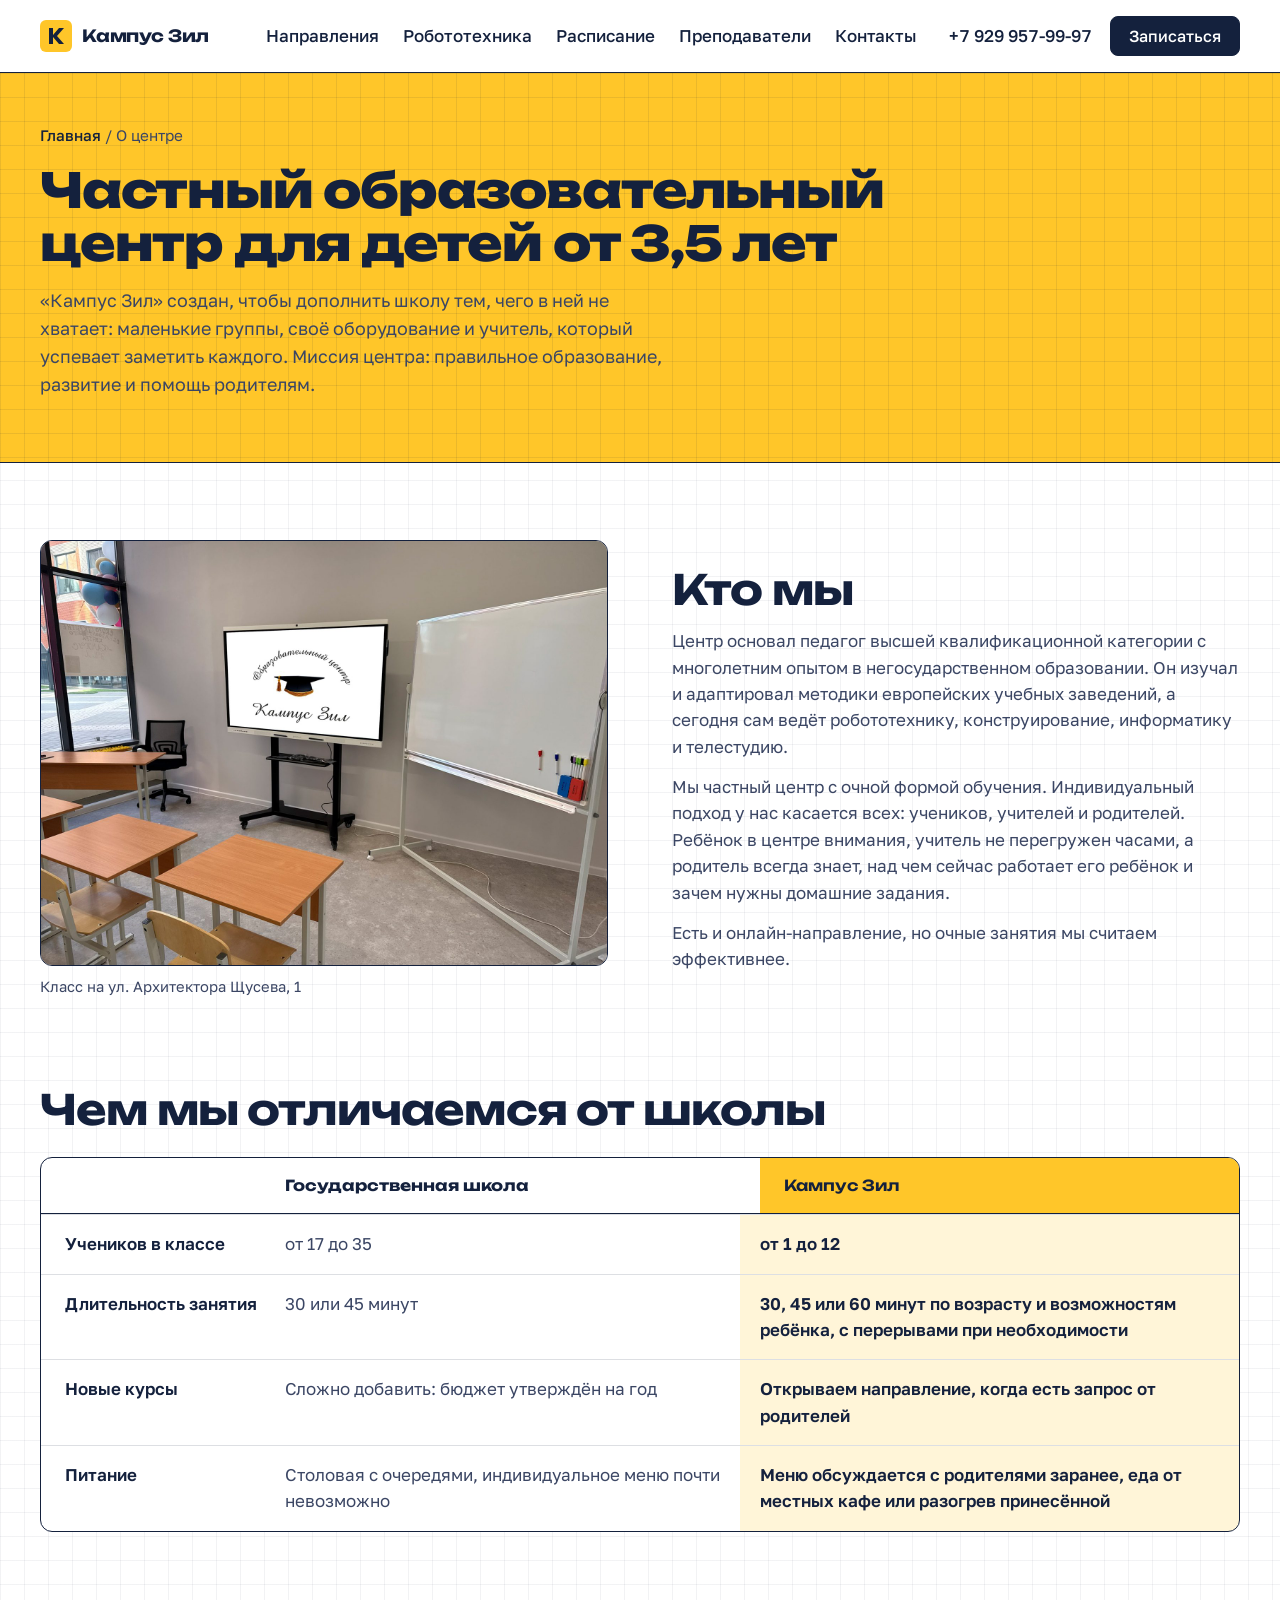
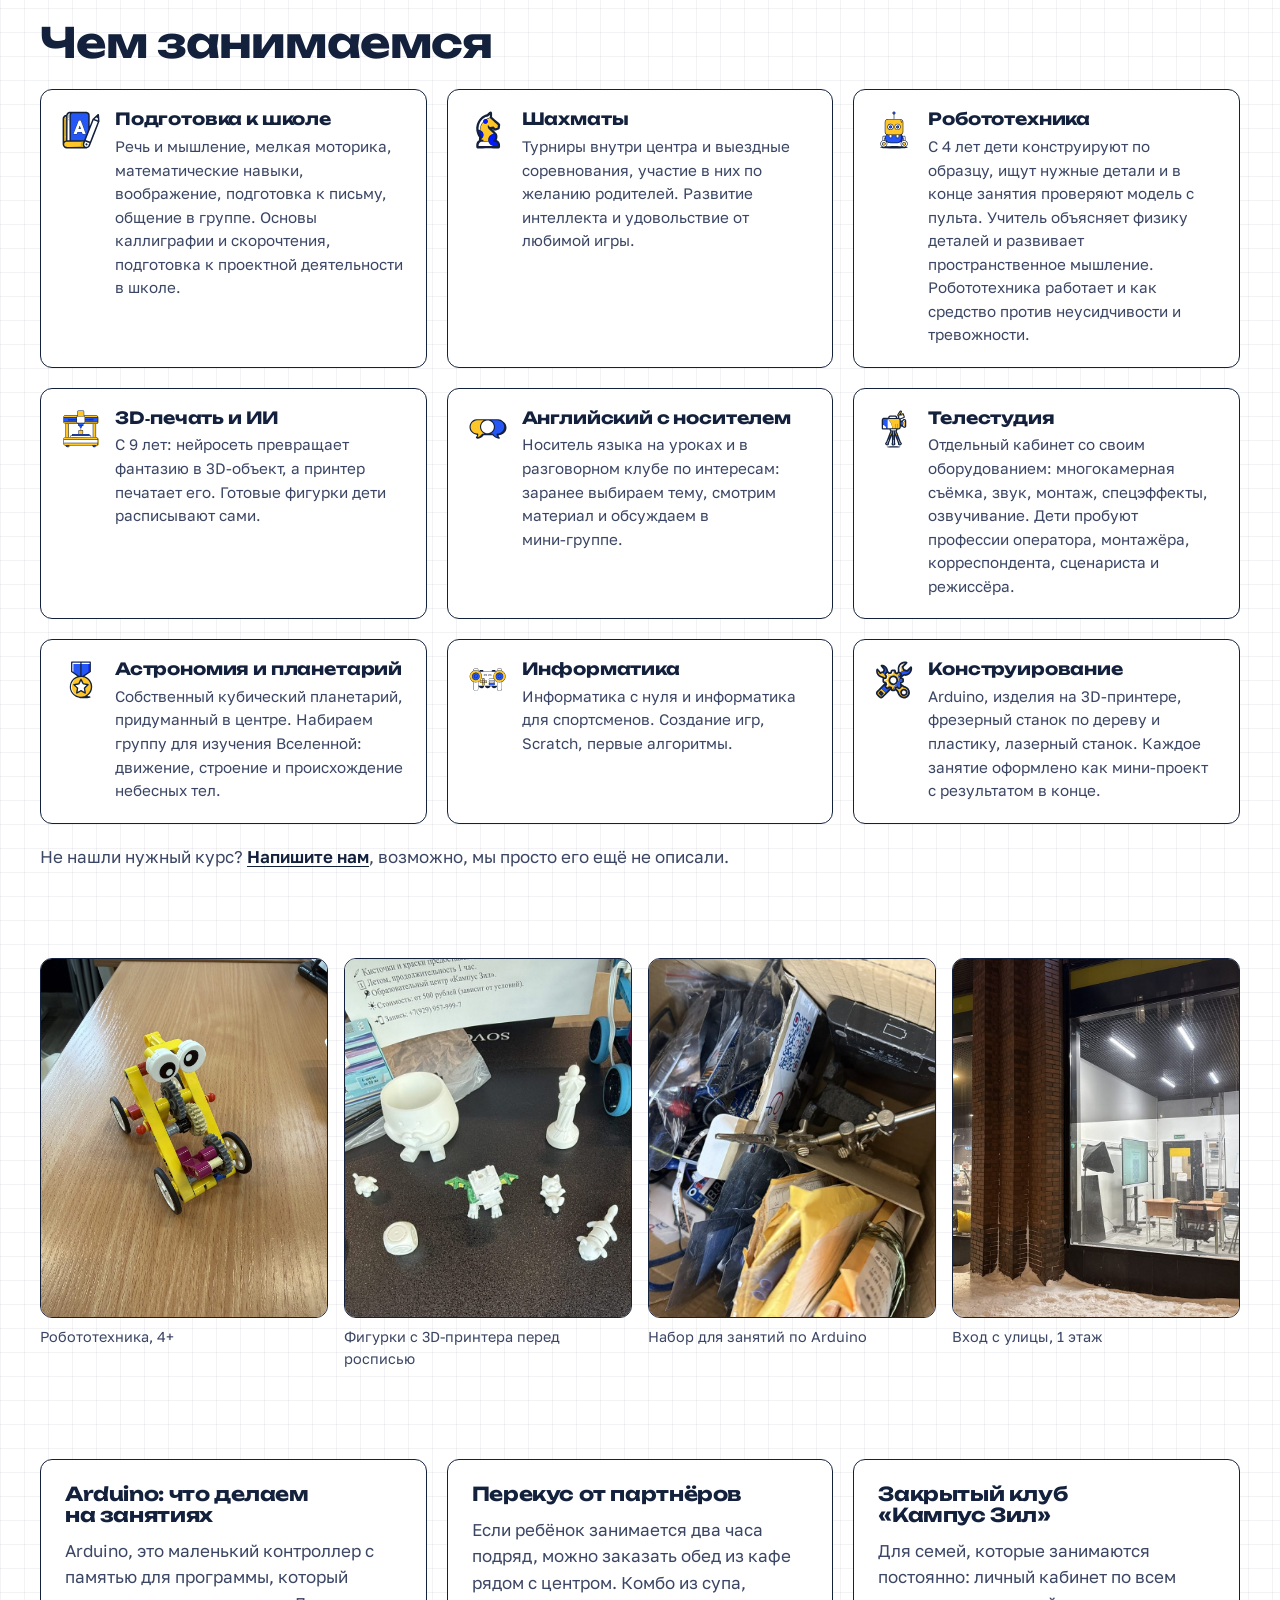
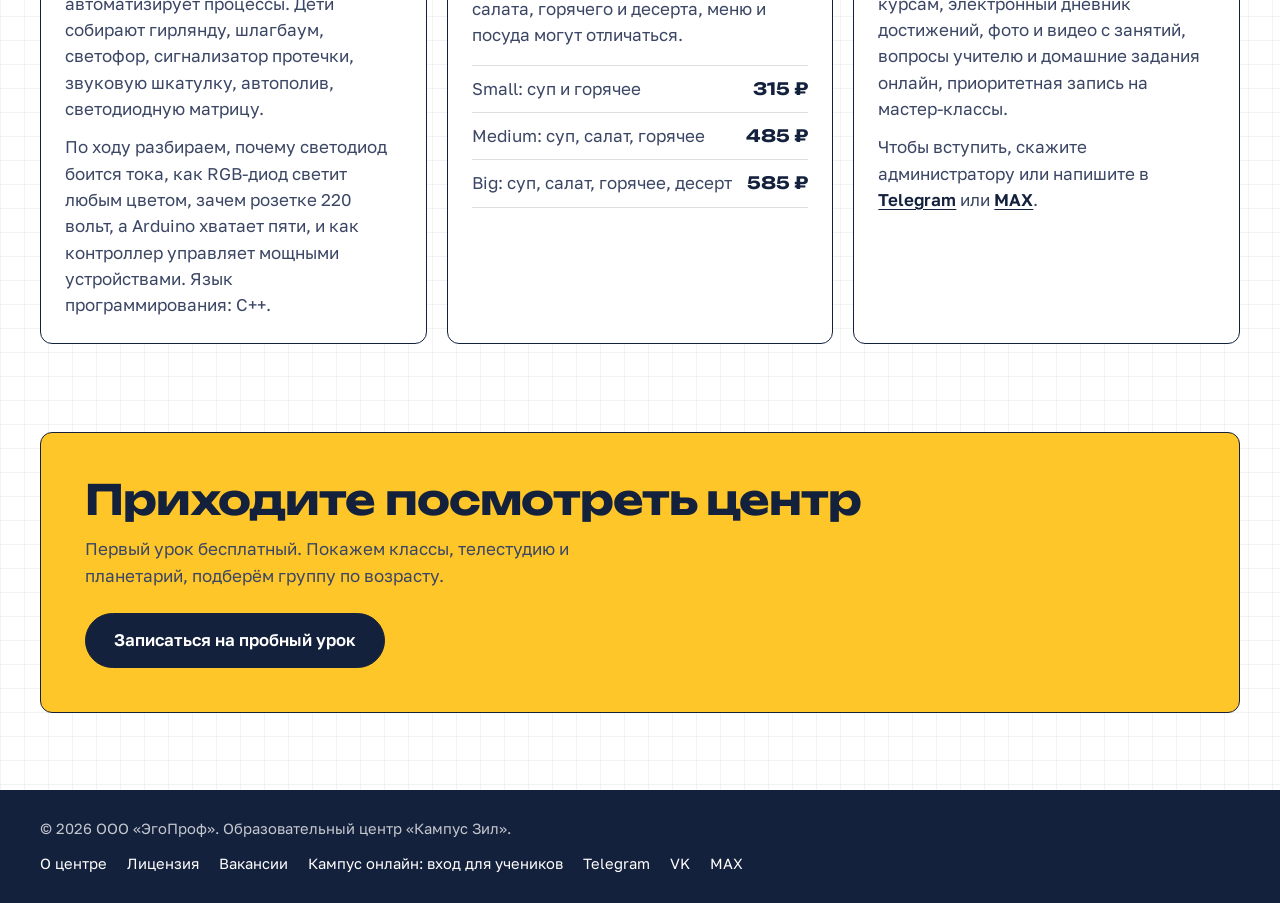
==== about.html @ 478018f6 "Add About page from the old site's «О нас» content about.html: who we are, school-vs-centre comparis" ====
<!doctype html>
<html lang="ru">
<head>
<meta charset="utf-8">
<meta name="viewport" content="width=device-width, initial-scale=1">
<title>О центре — Кампус Зил</title>
<meta name="description" content="Кто мы, чем занимаемся и чем отличаемся от школы: мини‑группы до 12 человек, авторская робототехника, телестудия, планетарий, станки, Arduino. Образовательный центр «Кампус Зил» в ЗИЛАРТе.">
<link rel="icon" href="assets/favicon.svg" type="image/svg+xml">
<link rel="preconnect" href="https://fonts.googleapis.com">
<link rel="preconnect" href="https://fonts.gstatic.com" crossorigin>
<link href="https://fonts.googleapis.com/css2?family=Unbounded:wght@500;700;800&family=Golos+Text:wght@400;500;600&display=swap" rel="stylesheet">
<link rel="stylesheet" href="css/style.css">
</head>
<body class="subpage">

<a class="skip" href="#content">К содержимому</a>

<header class="site-header" id="top">
  <div class="container header-row">
    <a class="brand" href="index.html" aria-label="Кампус Зил, на главную">
      <span class="brand-mark" aria-hidden="true"><svg viewBox="0 0 32 32" width="32" height="32"><rect width="32" height="32" rx="6" fill="#FFC629"/><path d="M9 8h4v7l6-7h5l-7 8 7 8h-5l-6-7v7H9z" fill="#14213D"/></svg></span>
      <span class="brand-name">Кампус Зил</span>
    </a>
    <nav class="nav" id="nav" aria-label="Разделы сайта">
      <a href="index.html#courses">Направления</a>
      <a href="index.html#robotics">Робототехника</a>
      <a href="index.html#schedule">Расписание</a>
      <a href="index.html#teachers">Преподаватели</a>
      <a href="index.html#contacts">Контакты</a>
      <a class="nav-phone" href="tel:+79299579997">+7 929 957‑99‑97</a>
      <a class="btn btn-primary nav-cta" href="https://yandex.ru/business/widget/request/company/144063589817" target="_blank" rel="noopener">Записаться</a>
    </nav>
    <a class="header-phone" href="tel:+79299579997" aria-label="Позвонить +7 929 957-99-97">
      <svg width="20" height="20" viewBox="0 0 24 24" fill="none" stroke="currentColor" stroke-width="2" stroke-linecap="round" stroke-linejoin="round" aria-hidden="true"><path d="M22 16.9v3a2 2 0 0 1-2.2 2 19.8 19.8 0 0 1-8.6-3.1 19.5 19.5 0 0 1-6-6A19.8 19.8 0 0 1 2.1 4.2 2 2 0 0 1 4.1 2h3a2 2 0 0 1 2 1.7c.1 1 .4 1.9.7 2.8a2 2 0 0 1-.5 2.1L8 9.9a16 16 0 0 0 6 6l1.3-1.3a2 2 0 0 1 2.1-.4c.9.3 1.8.6 2.8.7a2 2 0 0 1 1.8 2z"/></svg>
    </a>
    <button class="burger" id="burger" aria-expanded="false" aria-controls="nav" aria-label="Открыть меню">
      <span></span><span></span><span></span>
    </button>
  </div>
</header>

<main id="content">
<section class="page-hero">
  <div class="container">
    <p class="crumbs"><a href="index.html">Главная</a> / О центре</p>
    <h1>Частный образовательный центр для детей от 3,5 лет</h1>
    <p class="page-lead">«Кампус Зил» создан, чтобы дополнить школу тем, чего в ней не хватает: маленькие группы, своё оборудование и учитель, который успевает заметить каждого. Миссия центра: правильное образование, развитие и помощь родителям.</p>
  </div>
</section>

<section class="section page-body about">
  <div class="container">

    <div class="about-intro">
      <figure class="about-photo">
        <img src="assets/img/about-classroom.jpg" alt="Учебный класс: парты, интерактивная панель и маркерная доска" width="1600" height="1200">
        <figcaption>Класс на ул. Архитектора Щусева, 1</figcaption>
      </figure>
      <div class="about-text">
        <h2>Кто мы</h2>
        <p>Центр основал педагог высшей квалификационной категории с многолетним опытом в негосударственном образовании. Он изучал и адаптировал методики европейских учебных заведений, а сегодня сам ведёт робототехнику, конструирование, информатику и телестудию.</p>
        <p>Мы частный центр с очной формой обучения. Индивидуальный подход у нас касается всех: учеников, учителей и родителей. Ребёнок в центре внимания, учитель не перегружен часами, а родитель всегда знает, над чем сейчас работает его ребёнок и зачем нужны домашние задания.</p>
        <p>Есть и онлайн‑направление, но очные занятия мы считаем эффективнее.</p>
      </div>
    </div>

    <h2 class="about-h2">Чем мы отличаемся от школы</h2>
    <div class="compare">
      <div class="compare-head"><span></span><span>Государственная школа</span><span class="is-us">Кампус Зил</span></div>
      <div class="compare-row"><span>Учеников в классе</span><span>от 17 до 35</span><span class="is-us">от 1 до 12</span></div>
      <div class="compare-row"><span>Длительность занятия</span><span>30 или 45 минут</span><span class="is-us">30, 45 или 60 минут по возрасту и возможностям ребёнка, с перерывами при необходимости</span></div>
      <div class="compare-row"><span>Новые курсы</span><span>Сложно добавить: бюджет утверждён на год</span><span class="is-us">Открываем направление, когда есть запрос от родителей</span></div>
      <div class="compare-row"><span>Питание</span><span>Столовая с очередями, индивидуальное меню почти невозможно</span><span class="is-us">Меню обсуждается с родителями заранее, еда от местных кафе или разогрев принесённой</span></div>
    </div>

    <h2 class="about-h2">Чем занимаемся</h2>
    <ul class="about-dirs">
      <li>
        <img src="assets/icons/school.svg" alt="" width="40" height="40" loading="lazy">
        <div><h3>Подготовка к школе</h3><p>Речь и мышление, мелкая моторика, математические навыки, воображение, подготовка к письму, общение в группе. Основы каллиграфии и скорочтения, подготовка к проектной деятельности в школе.</p></div>
      </li>
      <li>
        <img src="assets/icons/chess.svg" alt="" width="40" height="40" loading="lazy">
        <div><h3>Шахматы</h3><p>Турниры внутри центра и выездные соревнования, участие в них по желанию родителей. Развитие интеллекта и удовольствие от любимой игры.</p></div>
      </li>
      <li>
        <img src="assets/icons/robotics.svg" alt="" width="40" height="40" loading="lazy">
        <div><h3>Робототехника</h3><p>С 4 лет дети конструируют по образцу, ищут нужные детали и в конце занятия проверяют модель с пульта. Учитель объясняет физику деталей и развивает пространственное мышление. Робототехника работает и как средство против неусидчивости и тревожности.</p></div>
      </li>
      <li>
        <img src="assets/icons/3d.svg" alt="" width="40" height="40" loading="lazy">
        <div><h3>3D‑печать и ИИ</h3><p>С 9 лет: нейросеть превращает фантазию в 3D‑объект, а принтер печатает его. Готовые фигурки дети расписывают сами.</p></div>
      </li>
      <li>
        <img src="assets/icons/eng-native.svg" alt="" width="40" height="40" loading="lazy">
        <div><h3>Английский с носителем</h3><p>Носитель языка на уроках и в разговорном клубе по интересам: заранее выбираем тему, смотрим материал и обсуждаем в мини‑группе.</p></div>
      </li>
      <li>
        <img src="assets/icons/tv.svg" alt="" width="40" height="40" loading="lazy">
        <div><h3>Телестудия</h3><p>Отдельный кабинет со своим оборудованием: многокамерная съёмка, звук, монтаж, спецэффекты, озвучивание. Дети пробуют профессии оператора, монтажёра, корреспондента, сценариста и режиссёра.</p></div>
      </li>
      <li>
        <img src="assets/icons/olymp.svg" alt="" width="40" height="40" loading="lazy">
        <div><h3>Астрономия и планетарий</h3><p>Собственный кубический планетарий, придуманный в центре. Набираем группу для изучения Вселенной: движение, строение и происхождение небесных тел.</p></div>
      </li>
      <li>
        <img src="assets/icons/games-dev.svg" alt="" width="40" height="40" loading="lazy">
        <div><h3>Информатика</h3><p>Информатика с нуля и информатика для спортсменов. Создание игр, Scratch, первые алгоритмы.</p></div>
      </li>
      <li>
        <img src="assets/icons/engineer.svg" alt="" width="40" height="40" loading="lazy">
        <div><h3>Конструирование</h3><p>Arduino, изделия на 3D‑принтере, фрезерный станок по дереву и пластику, лазерный станок. Каждое занятие оформлено как мини‑проект с результатом в конце.</p></div>
      </li>
    </ul>
    <p class="about-more">Не нашли нужный курс? <a href="index.html#contacts">Напишите нам</a>, возможно, мы просто его ещё не описали.</p>

    <div class="about-strip">
      <figure><img src="assets/img/about-robot-car.jpg" alt="Собранная детьми робот‑машинка с глазами" width="1000" height="1333" loading="lazy"><figcaption>Робототехника, 4+</figcaption></figure>
      <figure><img src="assets/img/about-3d-figures.jpg" alt="Напечатанные на 3D‑принтере фигурки перед росписью" width="1200" height="908" loading="lazy"><figcaption>Фигурки с 3D‑принтера перед росписью</figcaption></figure>
      <figure><img src="assets/img/about-arduino.jpg" alt="Коробка с деталями Arduino и датчиками" width="1000" height="1000" loading="lazy"><figcaption>Набор для занятий по Arduino</figcaption></figure>
      <figure><img src="assets/img/about-entrance.jpg" alt="Вход в центр с улицы Архитектора Щусева вечером" width="1200" height="1344" loading="lazy"><figcaption>Вход с улицы, 1 этаж</figcaption></figure>
    </div>

    <div class="about-cards">
      <div class="about-card">
        <h2>Arduino: что делаем на занятиях</h2>
        <p>Arduino, это маленький контроллер с памятью для программы, который автоматизирует процессы. Дети собирают гирлянду, шлагбаум, светофор, сигнализатор протечки, звуковую шкатулку, автополив, светодиодную матрицу.</p>
        <p>По ходу разбираем, почему светодиод боится тока, как RGB‑диод светит любым цветом, зачем розетке 220 вольт, а Arduino хватает пяти, и как контроллер управляет мощными устройствами. Язык программирования: C++.</p>
      </div>
      <div class="about-card">
        <h2>Перекус от партнёров</h2>
        <p>Если ребёнок занимается два часа подряд, можно заказать обед из кафе рядом с центром. Комбо из супа, салата, горячего и десерта, меню и посуда могут отличаться.</p>
        <dl class="combo">
          <div><dt>Small: суп и горячее</dt><dd>315 ₽</dd></div>
          <div><dt>Medium: суп, салат, горячее</dt><dd>485 ₽</dd></div>
          <div><dt>Big: суп, салат, горячее, десерт</dt><dd>585 ₽</dd></div>
        </dl>
      </div>
      <div class="about-card">
        <h2>Закрытый клуб «Кампус Зил»</h2>
        <p>Для семей, которые занимаются постоянно: личный кабинет по всем курсам, электронный дневник достижений, фото и видео с занятий, вопросы учителю и домашние задания онлайн, приоритетная запись на мастер‑классы.</p>
        <p>Чтобы вступить, скажите администратору или напишите в <a href="https://t.me/campuszil" target="_blank" rel="noopener">Telegram</a> или <a href="https://max.ru/u/f9LHodD0cOI58ydDmCj5pI-ljFYqhotPa6n236E9zcF99GbGORTSK93aBik" target="_blank" rel="noopener">MAX</a>.</p>
      </div>
    </div>

    <div class="about-cta">
      <h2>Приходите посмотреть центр</h2>
      <p>Первый урок бесплатный. Покажем классы, телестудию и планетарий, подберём группу по возрасту.</p>
      <a class="btn btn-ink btn-lg" href="https://yandex.ru/business/widget/request/company/144063589817" target="_blank" rel="noopener">Записаться на пробный урок</a>
    </div>
  </div>
</section>
</main>

<footer class="site-footer">
  <div class="container footer-row">
    <p>© <span data-year></span> ООО «ЭгоПроф». Образовательный центр «Кампус Зил».</p>
    <nav aria-label="Дополнительно">
      <a href="about.html">О центре</a>
      <a href="licence.html">Лицензия</a>
      <a href="vacancies.html">Вакансии</a>
      <a href="https://school.egoprof.com/?redirect=0" target="_blank" rel="noopener">Кампус онлайн: вход для учеников</a>
      <a href="https://t.me/campuszil" target="_blank" rel="noopener">Telegram</a>
      <a href="https://vk.com/campuszil" target="_blank" rel="noopener">VK</a>
      <a href="https://max.ru/u/f9LHodD0cOI58ydDmCj5pI-ljFYqhotPa6n236E9zcF99GbGORTSK93aBik" target="_blank" rel="noopener">MAX</a>
    </nav>
  </div>
</footer>

<div class="mobile-bar">
  <a class="btn btn-ghost" href="tel:+79299579997">Позвонить</a>
  <a class="btn btn-primary" href="https://yandex.ru/business/widget/request/company/144063589817" target="_blank" rel="noopener">Записаться</a>
</div>

<script src="js/page.js" defer></script>
</body>
</html>
---- css/style.css ----
/* ==========================================================================
   Кампус Зил — «Инженерная тетрадь»
   ========================================================================== */

:root {
  --paper: #ffffff;
  --paper-2: #f6f7fb;
  --grid: rgba(20, 33, 61, 0.055);
  --ink: #14213d;
  --ink-2: #3b4664;
  --ink-3: #6b7390;
  --zil: #ffc629;
  --zil-deep: #e5ab00;
  --zil-grid: rgba(20, 33, 61, 0.085);
  --blue: #2457f5;
  --blue-soft: #e4ebff;
  --red: #e5484d;
  --line: 1.5px;

  --font-display: "Unbounded", "Arial Black", sans-serif;
  --font-text: "Golos Text", "Helvetica Neue", Arial, sans-serif;

  --cell: 24px;
  --container: 1200px;
  --gutter: clamp(20px, 4vw, 40px);
  --radius: 12px;
  --radius-sm: 4px;

  --t-fast: 160ms;
  --t-med: 320ms;
  --ease-out: cubic-bezier(0.16, 1, 0.3, 1);
}

*, *::before, *::after { box-sizing: border-box; }

html { scroll-behavior: smooth; -webkit-text-size-adjust: 100%; overflow-x: clip; }

body {
  margin: 0;
  font-family: var(--font-text);
  font-size: 17px;
  line-height: 1.55;
  color: var(--ink);
  background-color: var(--paper);
  background-image:
    linear-gradient(var(--grid) 1px, transparent 1px),
    linear-gradient(90deg, var(--grid) 1px, transparent 1px);
  background-size: var(--cell) var(--cell);
  background-position: 0 0;
  overflow-x: clip;
}

img { max-width: 100%; height: auto; display: block; }
a { color: var(--blue); text-underline-offset: 0.15em; }
a:hover { color: var(--ink); }
h1, h2, h3 { font-family: var(--font-display); font-weight: 700; line-height: 1.1; margin: 0; text-wrap: balance; letter-spacing: -0.01em; }
h1 { font-size: clamp(2rem, 1rem + 3.4vw, 3.6rem); font-weight: 800; letter-spacing: -0.025em; }
h2 { font-size: clamp(1.6rem, 1rem + 2.4vw, 2.6rem); letter-spacing: -0.02em; }
h3 { font-size: 1.15rem; font-weight: 700; }
p { margin: 0; }
strong { font-weight: 600; }

:focus-visible { outline: 3px solid var(--blue); outline-offset: 3px; border-radius: 4px; }

.container { width: min(var(--container), 100% - var(--gutter) * 2); margin-inline: auto; }

.skip {
  position: absolute; left: 12px; top: -60px; z-index: 100;
  background: var(--ink); color: #fff; padding: 10px 14px; border-radius: 8px;
}
.skip:focus { top: 12px; }

.muted { color: var(--ink-3); }

/* ---------- Buttons ---------- */
.btn {
  display: inline-flex; align-items: center; justify-content: center; gap: 8px;
  font-family: var(--font-text); font-weight: 600; font-size: 1rem; line-height: 1;
  padding: 14px 22px; border-radius: 999px; text-decoration: none;
  border: var(--line) solid var(--ink); cursor: pointer; white-space: nowrap;
  transition: transform var(--t-fast) var(--ease-out), background-color var(--t-fast), color var(--t-fast);
}
.btn:active { transform: translateY(1px); }
.btn-lg { padding: 18px 28px; font-size: 1.05rem; }
.btn-primary { background: var(--ink); color: #fff; }
.btn-primary:hover { background: #0d1730; color: #fff; }
.btn-yellow { background: var(--zil); color: var(--ink); border-color: var(--ink); }
.btn-yellow:hover { background: #ffd35b; color: var(--ink); }
.btn-ink { background: var(--ink); color: #fff; }
.btn-ink:hover { background: #0d1730; color: #fff; }
.btn-ghost { background: transparent; color: var(--ink); }
.btn-ghost:hover { background: rgba(20, 33, 61, 0.08); color: var(--ink); }

/* ---------- Header ---------- */
.site-header {
  position: sticky; top: 0; z-index: 50;
  background: var(--paper);
  border-bottom: var(--line) solid var(--ink);
}
.header-row { display: flex; align-items: center; gap: 24px; height: 72px; }
.brand { display: inline-flex; align-items: center; gap: 10px; text-decoration: none; color: var(--ink); }
.brand-mark { display: inline-flex; }
.brand-name { font-family: var(--font-display); font-weight: 700; font-size: 1.05rem; letter-spacing: -0.01em; white-space: nowrap; }
.nav { display: flex; align-items: center; gap: 4px; margin-left: auto; }
.nav a { color: var(--ink); text-decoration: none; font-weight: 500; padding: 8px 10px; border-radius: 8px; }
.nav a:not(.btn):hover { background: rgba(20, 33, 61, 0.06); }
.nav .nav-phone { margin-left: 8px; font-variant-numeric: tabular-nums; white-space: nowrap; }
.nav .nav-cta { margin-left: 4px; padding: 11px 18px; }
.nav a.btn-primary { color: #fff; }
.header-phone { display: none; color: var(--ink); margin-left: auto; padding: 10px; }
.burger {
  display: none; width: 44px; height: 44px; border: var(--line) solid var(--ink); border-radius: 10px;
  background: var(--paper); cursor: pointer; padding: 0; flex-direction: column; justify-content: center; align-items: center; gap: 5px;
}
.burger span { width: 20px; height: 2px; background: var(--ink); transition: transform var(--t-med) var(--ease-out), opacity var(--t-fast); }
.burger[aria-expanded="true"] span:nth-child(1) { transform: translateY(7px) rotate(45deg); }
.burger[aria-expanded="true"] span:nth-child(2) { opacity: 0; }
.burger[aria-expanded="true"] span:nth-child(3) { transform: translateY(-7px) rotate(-45deg); }

/* ---------- Hero ---------- */
.hero {
  background-color: var(--zil);
  background-image:
    linear-gradient(var(--zil-grid) 1px, transparent 1px),
    linear-gradient(90deg, var(--zil-grid) 1px, transparent 1px);
  background-size: var(--cell) var(--cell);
  border-bottom: var(--line) solid var(--ink);
  padding-block: clamp(32px, 4vw, 56px) clamp(40px, 5.5vw, 72px);
  overflow: hidden;
}
.hero-grid { display: grid; grid-template-columns: minmax(0, 5fr) minmax(0, 7fr); gap: clamp(28px, 4vw, 64px); align-items: center; }
.hero-lead { font-size: 1.15rem; max-width: 30em; margin-top: 22px; color: var(--ink-2); }
.hero-actions { display: flex; flex-wrap: wrap; gap: 12px; margin-top: 40px; }

.age-chips { display: flex; flex-wrap: wrap; gap: 5px; }
.age-chips button {
  font: inherit; font-weight: 600; font-variant-numeric: tabular-nums;
  min-width: 42px; height: 40px; padding: 0 10px; border-radius: 999px;
  border: var(--line) solid var(--ink); background: var(--paper); color: var(--ink); cursor: pointer;
  transition: background-color var(--t-fast), color var(--t-fast), transform var(--t-fast) var(--ease-out);
}
.age-chips button:hover { background: #fff6d6; }
.age-chips button[aria-pressed="true"] { background: var(--ink); color: #fff; }
.age-chips button:active { transform: scale(0.96); }

/* Board of stickers */
.hero-board { display: flex; flex-wrap: wrap; justify-content: center; align-content: center; gap: 14px 12px; padding: 8px 0; min-width: 0; }
.sticker {
  display: inline-flex; align-items: center; gap: 8px;
  padding: 9px 14px 9px 11px; border-radius: 6px; border: var(--line) solid var(--ink);
  font-family: var(--font-display); font-weight: 700; font-size: clamp(0.78rem, 0.6rem + 0.6vw, 0.95rem); letter-spacing: -0.01em; white-space: nowrap;
  background: var(--paper); color: var(--ink); transform: rotate(var(--r, 0deg));
}
.sticker small { font-family: var(--font-text); font-weight: 600; font-size: 0.85em; }
.sticker-icon { width: 1.7em; height: 1.7em; flex: none; }
.sticker.is-ink .sticker-icon, .sticker.is-blue .sticker-icon { background: var(--paper); border-radius: 5px; padding: 2px; }
.sticker.is-ink { background: var(--ink); color: #fff; }
.sticker.is-blue { background: var(--blue); color: #fff; border-color: var(--blue); }

@media (prefers-reduced-motion: no-preference) {
  .hero-board .sticker { animation: land 600ms var(--ease-out) both; animation-delay: calc(80ms + var(--i, 0) * 35ms); }
  @keyframes land {
    from { opacity: 0; transform: translateY(-14px) scale(1.06) rotate(var(--r, 0deg)); }
    to { opacity: 1; transform: translateY(0) scale(1) rotate(var(--r, 0deg)); }
  }
}

/* ---------- Sections ---------- */
.section { padding-block: clamp(56px, 8vw, 112px); }
.section-head { max-width: 46em; margin-bottom: clamp(28px, 4vw, 44px); }
.section-head p { margin-top: 14px; color: var(--ink-2); font-size: 1.05rem; }

/* ---------- Courses ---------- */
.filters { display: flex; flex-wrap: wrap; gap: 16px 32px; align-items: center; justify-content: space-between; margin-bottom: 28px; }
.filters > * { min-width: 0; max-width: 100%; }
.seg { display: inline-flex; flex-wrap: wrap; gap: 4px; padding: 4px; border: var(--line) solid var(--ink); border-radius: 999px; background: var(--paper); }
.seg button {
  font: inherit; font-weight: 600; padding: 9px 16px; border-radius: 999px; border: 0; background: transparent; color: var(--ink); cursor: pointer;
  transition: background-color var(--t-fast), color var(--t-fast);
}
.seg button:hover { background: rgba(20, 33, 61, 0.06); }
.seg button[aria-selected="true"] { background: var(--zil); }
.filters-age { display: flex; align-items: center; gap: 12px; font-weight: 600; }
.age-chips-compact button { height: 36px; min-width: 40px; padding: 0 10px; font-size: 0.95rem; }

.course-grid { display: grid; grid-template-columns: repeat(3, minmax(0, 1fr)); grid-auto-flow: row dense; gap: 20px; }
.course {
  background: var(--paper); border: var(--line) solid var(--ink); border-radius: var(--radius);
  padding: 20px; position: relative; min-width: 0;
}
.course-body { display: flex; flex-direction: column; gap: 10px; height: 100%; }
.course.has-photo { padding: 0; overflow: hidden; grid-row: span 2; display: flex; flex-direction: column; }
.course.has-photo .course-body { padding: 20px; flex: 0 0 auto; height: auto; }
.course-photo { flex: 1 1 200px; min-height: 180px; aspect-ratio: 16 / 10; object-fit: cover; width: 100%; border-bottom: var(--line) solid var(--ink); }
.course-top { display: flex; align-items: center; gap: 12px; }
.course-icon { width: 44px; height: 44px; flex: none; }
.course-top h3 { flex: 1; }
.course-top .age-tag { margin-left: auto; }
.course h3 { font-size: 1.2rem; min-width: 0; overflow-wrap: anywhere; }
.age-tag {
  flex: none; font-family: var(--font-display); font-weight: 700; font-size: 0.85rem;
  padding: 6px 10px; border-radius: var(--radius-sm); background: var(--zil); border: var(--line) solid var(--ink);
}
.course-desc { color: var(--ink-2); }
.course-price { font-family: var(--font-display); font-weight: 700; font-size: 1.25rem; letter-spacing: -0.01em; margin-top: auto; padding-top: 6px; }
.course-price small { display: block; font-family: var(--font-text); font-weight: 500; font-size: 0.88rem; color: var(--ink-3); margin-top: 2px; letter-spacing: 0; }
.course-days { display: flex; flex-wrap: wrap; gap: 4px; }
.course-days span { font-size: 0.8rem; font-weight: 600; padding: 3px 8px; border-radius: var(--radius-sm); background: var(--blue-soft); color: var(--blue); }
.course.is-hidden { display: none; }
.course-empty { padding: 32px; border: var(--line) dashed var(--ink-3); border-radius: var(--radius); color: var(--ink-2); text-align: center; }

/* ---------- Robotics ---------- */
.robotics {
  background-color: var(--ink); color: #fff;
  background-image:
    linear-gradient(rgba(255, 255, 255, 0.05) 1px, transparent 1px),
    linear-gradient(90deg, rgba(255, 255, 255, 0.05) 1px, transparent 1px);
  background-size: var(--cell) var(--cell);
  border-top: var(--line) solid var(--ink); border-bottom: var(--line) solid var(--ink);
}
.robotics-grid { display: grid; grid-template-columns: minmax(0, 5fr) minmax(0, 7fr); gap: clamp(32px, 5vw, 80px); align-items: start; }
.robotics-photo { margin: 0; position: sticky; top: 96px; }
.robotics-photo img { border-radius: var(--radius); border: var(--line) solid var(--zil); aspect-ratio: 4 / 5; object-fit: cover; }
.robotics-copy > p { color: rgba(255, 255, 255, 0.82); margin-top: 20px; font-size: 1.08rem; max-width: 36em; }
.ladder { list-style: none; margin: 36px 0 0; padding: 0; counter-reset: step; border-top: 1px solid rgba(255, 255, 255, 0.22); }
.ladder li { display: grid; grid-template-columns: 120px 1fr; gap: 20px; padding: 20px 0; border-bottom: 1px solid rgba(255, 255, 255, 0.22); }
.ladder-age { font-family: var(--font-display); font-weight: 700; color: var(--zil); font-size: 1.05rem; }
.ladder li div { color: rgba(255, 255, 255, 0.82); }
.ladder li strong { color: #fff; }
.robotics-why { margin-top: 28px; color: rgba(255, 255, 255, 0.82); max-width: 36em; }
.price-list { margin: 32px 0 0; border-top: 1px solid rgba(255, 255, 255, 0.22); }
.price-list > div { display: flex; justify-content: space-between; align-items: baseline; gap: 16px; padding: 14px 0; border-bottom: 1px solid rgba(255, 255, 255, 0.22); }
.price-list dt { color: rgba(255, 255, 255, 0.82); }
.price-list dd { margin: 0; font-family: var(--font-display); font-weight: 700; font-size: 1.15rem; white-space: nowrap; }
.robotics-note { margin-top: 24px; color: rgba(255, 255, 255, 0.82); max-width: 36em; }
.robotics-note + .robotics-note { margin-top: 12px; }
.robotics-link { color: var(--zil); font-weight: 600; }
.robotics-copy .btn { margin-top: 24px; }

/* ---------- Schedule ---------- */
.legend { display: flex; flex-wrap: wrap; gap: 8px 18px; margin-bottom: 20px; font-size: 0.95rem; font-weight: 500; }
.legend span { display: inline-flex; align-items: center; gap: 8px; }
.legend i { width: 14px; height: 14px; border-radius: 3px; border: var(--line) solid var(--ink); }

.day-tabs { display: none; gap: 6px; margin-bottom: 16px; overflow-x: auto; padding-bottom: 4px; }
.day-tabs button {
  font: inherit; font-weight: 600; min-width: 48px; height: 40px; padding: 0 12px; border-radius: 999px;
  border: var(--line) solid var(--ink); background: var(--paper); color: var(--ink); cursor: pointer; flex: none;
}
.day-tabs button[aria-selected="true"] { background: var(--ink); color: #fff; }

.timetable {
  --rows: 20; --row-h: 34px;
  display: grid;
  grid-template-columns: 60px repeat(7, minmax(0, 1fr));
  grid-template-rows: 40px repeat(var(--rows), var(--row-h));
  border: var(--line) solid var(--ink); border-radius: var(--radius); background: var(--paper);
  overflow: hidden; position: relative;
}
.tt-head { grid-row: 1; font-family: var(--font-display); font-weight: 700; font-size: 0.9rem; display: flex; align-items: center; justify-content: center; border-bottom: var(--line) solid var(--ink); border-left: 1px solid var(--grid); }
.tt-head:first-child { border-left: 0; }
.tt-time { grid-column: 1; font-size: 0.8rem; font-weight: 500; color: var(--ink-3); display: flex; align-items: flex-start; justify-content: center; padding-top: 4px; font-variant-numeric: tabular-nums; border-top: 1px solid var(--grid); }
.tt-cell { border-left: 1px solid var(--grid); border-top: 1px solid var(--grid); }
.tt-cell.is-hour { border-top-color: rgba(20, 33, 61, 0.18); }
.tt-event {
  margin: 2px; padding: 6px 8px; border-radius: 6px; border: var(--line) solid var(--ink);
  font-size: 0.82rem; line-height: 1.25; font-weight: 600; overflow: hidden; z-index: 1;
  display: flex; flex-direction: column; gap: 2px;
}
.tt-event small { font-weight: 500; opacity: 0.8; font-variant-numeric: tabular-nums; }
.tt-event.lane-r { margin-left: 22px; z-index: 2; outline: 3px solid var(--paper); }
.tt-event small { overflow-wrap: anywhere; }

.cat-tech { background: var(--zil); color: var(--ink); }
.cat-study { background: var(--ink); color: #fff; }
.cat-lang { background: var(--blue); color: #fff; border-color: var(--blue); }
.cat-games { background: var(--paper); color: var(--ink); }

.day-list { display: none; list-style: none; margin: 0; padding: 0; }
.day-list li { display: grid; grid-template-columns: 110px 1fr; gap: 12px; padding: 14px 0; border-top: 1px solid rgba(20, 33, 61, 0.18); align-items: start; }
.day-list li:last-child { border-bottom: 1px solid rgba(20, 33, 61, 0.18); }
.day-list time { font-variant-numeric: tabular-nums; font-weight: 600; }
.day-list .dl-title { display: inline-flex; align-items: center; gap: 8px; font-weight: 600; }
.day-list .dl-title i { width: 12px; height: 12px; border-radius: 3px; border: var(--line) solid var(--ink); flex: none; }
.day-list .dl-note { color: var(--ink-3); font-size: 0.92rem; }
.day-list .is-empty { grid-template-columns: 1fr; color: var(--ink-3); }

/* ---------- Teachers ---------- */
.teachers { background: var(--paper-2); border-top: var(--line) solid var(--ink); border-bottom: var(--line) solid var(--ink); }
.teacher-list { list-style: none; margin: 0; padding: 0; display: grid; grid-template-columns: repeat(2, 1fr); gap: 0 48px; }
.teacher-list li { display: grid; grid-template-columns: 72px 1fr; gap: 18px; align-items: start; padding: 22px 0; border-top: 1px solid rgba(20, 33, 61, 0.18); }
.teacher-list li:first-child { grid-column: 1 / -1; grid-template-columns: 112px 1fr; }
.teacher-list li:first-child p { max-width: 40em; }
.avatar { position: relative; display: block; width: 72px; height: 72px; }
.teacher-list li:first-child .avatar { width: 112px; height: 112px; }
.avatar-photo { width: 100%; height: 100%; object-fit: cover; border-radius: 12px; border: var(--line) solid var(--ink); }
.avatar-initials {
  display: grid; place-items: center; width: 100%; height: 100%; border-radius: 12px; border: var(--line) solid var(--ink);
  background: var(--zil); font-family: var(--font-display); font-weight: 700; font-size: 1.25rem; letter-spacing: -0.01em;
}
.avatar-badge {
  position: absolute; right: -10px; bottom: -10px; width: 34px; height: 34px; padding: 4px;
  background: var(--paper); border: var(--line) solid var(--ink); border-radius: 9px;
}
.teacher-list p { color: var(--ink-2); margin-top: 6px; }
/* ---------- Gallery / carousel ---------- */
.gallery .section-head { margin-bottom: 24px; }
.carousel { position: relative; --slide-w: min(520px, 72vw); }
.carousel-viewport { overflow: hidden; padding-block: 12px 4px; cursor: grab; touch-action: pan-y; user-select: none; -webkit-user-select: none; }
.carousel-viewport.is-dragging { cursor: grabbing; }
.carousel-track {
  list-style: none; margin: 0; padding: 0; display: flex; gap: 20px; will-change: transform;
  transition: transform 480ms var(--ease-out);
}
.carousel-viewport.is-dragging .carousel-track { transition: none; }
.carousel-slide { flex: 0 0 var(--slide-w); }
.carousel-slide figure { margin: 0; transform: scale(0.88); opacity: 0.55; transition: transform 480ms var(--ease-out), opacity 480ms var(--ease-out); transform-origin: center; }
.carousel-slide.is-active figure { transform: scale(1); opacity: 1; }
.carousel-slide img { aspect-ratio: 4 / 3; object-fit: cover; border: var(--line) solid var(--ink); border-radius: var(--radius); user-select: none; -webkit-user-drag: none; pointer-events: none; }
.carousel-slide figcaption { margin-top: 10px; font-size: 0.95rem; color: var(--ink-2); text-align: center; }
.carousel-btn {
  position: absolute; top: calc(50% - 32px); z-index: 2; width: 52px; height: 52px; border-radius: 50%;
  border: var(--line) solid var(--ink); background: var(--paper); color: var(--ink); cursor: pointer;
  display: grid; place-items: center; transition: background-color var(--t-fast), color var(--t-fast), opacity var(--t-fast);
}
.carousel-btn:hover { background: var(--ink); color: #fff; }
.carousel-btn.is-prev { left: clamp(8px, 3vw, 40px); }
.carousel-btn.is-next { right: clamp(8px, 3vw, 40px); }
.carousel-dots { display: flex; justify-content: center; align-items: center; gap: 8px; margin-top: 18px; }
.carousel-dots button {
  position: relative; width: 10px; height: 10px; padding: 0; border-radius: 999px; overflow: hidden;
  border: var(--line) solid var(--ink); background: var(--paper); cursor: pointer;
  transition: background-color var(--t-fast);
}
.carousel-dots button[aria-selected="true"] { width: 44px; }
.carousel-dots button::after {
  content: ""; position: absolute; inset: 0; background: var(--ink); transform: scaleX(0); transform-origin: left;
}
.carousel-dots button[aria-selected="true"]:not(.is-running)::after { transform: scaleX(1); }
.carousel-dots button.is-running::after { animation: dot-fill 4000ms linear forwards; }
.carousel.is-paused .carousel-dots button.is-running::after { animation-play-state: paused; }
@keyframes dot-fill { from { transform: scaleX(0); } to { transform: scaleX(1); } }

/* ---------- Contacts ---------- */
.contacts {
  background-color: var(--zil);
  background-image:
    linear-gradient(var(--zil-grid) 1px, transparent 1px),
    linear-gradient(90deg, var(--zil-grid) 1px, transparent 1px);
  background-size: var(--cell) var(--cell);
  border-top: var(--line) solid var(--ink);
}
.contacts-grid { display: grid; grid-template-columns: minmax(0, 7fr) minmax(0, 5fr); gap: clamp(32px, 6vw, 96px); align-items: center; }
.contacts-cta p { margin-top: 16px; font-size: 1.1rem; color: var(--ink-2); max-width: 30em; }
.contacts-cta .btn { margin-top: 28px; }
.contacts-alt { font-size: 1rem !important; margin-top: 18px !important; }
.contacts-alt a { color: var(--ink); font-weight: 600; }

.contact-card { background: var(--paper); border: var(--line) solid var(--ink); border-radius: var(--radius); padding: 8px 28px 28px; }
.contact-phone { display: block; padding: 22px 0 20px; border-bottom: var(--line) solid var(--ink); text-decoration: none; color: var(--ink); }
.contact-phone-num { display: block; font-family: var(--font-display); font-weight: 800; font-size: clamp(1.5rem, 1rem + 1.6vw, 2.1rem); letter-spacing: -0.02em; font-variant-numeric: tabular-nums; }
.contact-phone:hover .contact-phone-num { color: var(--blue); }
.contact-phone-cap { display: block; margin-top: 6px; color: var(--ink-2); font-weight: 500; }

.contact-rows { list-style: none; margin: 0; padding: 0; }
.contact-rows li { display: grid; grid-template-columns: 22px 1fr; gap: 14px; padding: 18px 0 0; margin-top: 18px; border-top: 1px solid rgba(20, 33, 61, 0.14); }
.contact-rows li:first-child { border-top: 0; margin-top: 0; padding-top: 22px; }
.contact-ico { color: var(--ink); margin-top: 3px; }
.contact-label { display: block; font-size: 0.85rem; color: var(--ink-3); margin-bottom: 4px; }
.contact-value { display: block; font-weight: 600; color: var(--ink); text-decoration: none; }
a.contact-value:hover { color: var(--blue); }
.contact-note { display: block; color: var(--ink-2); font-size: 0.95rem; margin-top: 4px; }
.contact-link { display: inline-block; margin-top: 8px; font-weight: 600; }
.socials { display: flex; flex-wrap: wrap; gap: 8px; margin-top: 6px; }
.socials a { text-decoration: none; padding: 8px 14px; border: var(--line) solid var(--ink); border-radius: 999px; color: var(--ink); font-weight: 600; }
.socials a:hover { background: var(--ink); color: #fff; }

/* ---------- Footer ---------- */
.site-footer { background: var(--ink); color: rgba(255, 255, 255, 0.75); font-size: 0.92rem; padding-block: 28px; }
.footer-row { display: flex; flex-wrap: wrap; gap: 12px 32px; justify-content: space-between; align-items: center; }
.footer-row nav { display: flex; flex-wrap: wrap; gap: 6px 20px; }
.footer-row a { color: #fff; text-decoration: none; }
.footer-row a:hover { text-decoration: underline; }

/* ---------- Mobile bar ---------- */
.mobile-bar { display: none; }

/* ==========================================================================
   Responsive
   ========================================================================== */
@media (max-width: 1279px) {
  .nav .nav-phone { display: none; }
}

@media (max-width: 1180px) {
  .tt-event { font-size: 0.76rem; padding: 5px 6px; }
  .tt-event.lane-r { margin-left: 12px; }
}

@media (max-width: 1080px) {
  .course-grid { grid-template-columns: repeat(2, minmax(0, 1fr)); }
  .course h3 { font-size: 1.08rem; }
}

@media (max-width: 1100px) {
  .header-row { height: 64px; gap: 12px; }
  .header-phone { display: inline-flex; }
  .burger { display: inline-flex; }
  .nav {
    position: fixed; inset: 64px 0 0 0; z-index: 40;
    flex-direction: column; align-items: stretch; gap: 4px; padding: 20px var(--gutter);
    background: var(--paper); border-top: var(--line) solid var(--ink);
    transform: translateX(100%); visibility: hidden;
    transition: transform var(--t-med) var(--ease-out), visibility 0s linear var(--t-med);
    overflow-y: auto;
  }
  .nav.is-open { transform: none; visibility: visible; transition-delay: 0s; }
  .nav a { font-family: var(--font-display); font-weight: 700; font-size: 1.3rem; padding: 14px 8px; border-bottom: 1px solid rgba(20, 33, 61, 0.14); border-radius: 0; }
  .nav a:not(.btn):hover { background: transparent; }
  .nav .nav-phone { display: block; font-family: var(--font-text); font-weight: 600; font-size: 1.1rem; margin: 8px 0 0; }
  .nav .nav-cta { margin: 16px 0 0; border-bottom: var(--line) solid var(--ink); font-family: var(--font-text); font-size: 1.05rem; padding: 16px; }

  .hero-board { padding: 0; }
}

@media (max-width: 900px) {
  .hero-grid { grid-template-columns: 1fr; }
  .hero-board { max-width: 640px; margin-inline: auto; }

  .robotics-grid { grid-template-columns: 1fr; }
  .robotics-photo { position: static; }
  .robotics-photo img { aspect-ratio: 4 / 3; }
  .contacts-grid { grid-template-columns: 1fr; }
  .contact-card { max-width: 560px; }
  .teacher-list { grid-template-columns: 1fr; }
  .teacher-list li, .teacher-list li:first-child { grid-template-columns: 64px 1fr; gap: 16px; }
  .avatar, .teacher-list li:first-child .avatar { width: 64px; height: 64px; }
  .avatar-initials { font-size: 1.1rem; }

  .timetable { display: none; }
  .day-tabs { display: flex; }
  .day-list { display: block; }
  .legend { display: none; }
}

@media (max-width: 600px) {
  body { font-size: 16px; }
  .hero { padding-block: 36px 44px; }
  .header-phone { display: none; }
  .hero-lead { font-size: 1.05rem; }
  .hero-actions .btn { width: 100%; }
  .hero-actions .btn-ghost { display: none; }
  .btn-lg { padding: 16px 22px; }
  .filters { flex-direction: column; align-items: stretch; }
  .seg { border-radius: 16px; }
  .filters-age { align-items: stretch; flex-direction: column; gap: 8px; }
  .course-grid { grid-template-columns: 1fr; gap: 14px; }
  .course h3 { font-size: 1.05rem; }
  .course.has-photo { grid-row: auto; }
  .course.has-photo .course-photo { flex: none; aspect-ratio: 16 / 9; min-height: 0; }
  .ladder li { grid-template-columns: 1fr; gap: 6px; }
  .day-list li { grid-template-columns: 1fr; gap: 4px; }
  .contacts-cta .btn { width: 100%; }
  .contact-card { padding: 4px 20px 20px; }
  .footer-row { flex-direction: column; align-items: flex-start; }

  .mobile-bar {
    position: fixed; left: 0; right: 0; bottom: 0; z-index: 45;
    display: grid; grid-template-columns: 1fr 1.4fr; gap: 10px; padding: 10px var(--gutter);
    padding-bottom: calc(10px + env(safe-area-inset-bottom));
    background: var(--paper); border-top: var(--line) solid var(--ink);
  }
  .mobile-bar .btn { padding: 14px 12px; font-size: 0.95rem; }
  main { padding-bottom: 72px; }
  .site-footer { padding-bottom: calc(28px + 72px); }
}

@media (prefers-reduced-motion: reduce) {
  html { scroll-behavior: auto; }
  *, *::before, *::after { transition-duration: 0.01ms !important; animation-duration: 0.01ms !important; }
  .carousel-slide figure { transform: none; opacity: 1; }
  .carousel-dots button::after { animation: none !important; transform: scaleX(1); }
}

/* ==========================================================================
   Внутренние страницы: лицензия, вакансии
   ========================================================================== */
.page-hero {
  background-color: var(--zil);
  background-image:
    linear-gradient(var(--zil-grid) 1px, transparent 1px),
    linear-gradient(90deg, var(--zil-grid) 1px, transparent 1px);
  background-size: var(--cell) var(--cell);
  border-bottom: var(--line) solid var(--ink);
  padding-block: clamp(32px, 4vw, 56px) clamp(36px, 5vw, 64px);
}
.crumbs { font-size: 0.95rem; color: var(--ink-2); margin-bottom: 16px; }
.crumbs a { color: var(--ink); font-weight: 500; text-decoration: none; }
.crumbs a:hover { text-decoration: underline; }
.page-hero h1 { font-size: clamp(1.8rem, 1rem + 2.8vw, 3rem); max-width: 18em; }
.page-lead { margin-top: 18px; font-size: 1.12rem; color: var(--ink-2); max-width: 36em; }
.page-body { padding-block: clamp(40px, 6vw, 80px); }
.page-grid { display: grid; grid-template-columns: minmax(0, 7fr) minmax(0, 5fr); gap: clamp(32px, 5vw, 72px); align-items: start; }

.fact-list { margin: 0; background: var(--paper); border: var(--line) solid var(--ink); border-radius: var(--radius); padding: 6px 28px; }
.fact-list > div { display: grid; grid-template-columns: 200px 1fr; gap: 16px; padding: 18px 0; border-top: 1px solid rgba(20, 33, 61, 0.14); }
.fact-list > div:first-child { border-top: 0; }
.fact-list dt { color: var(--ink-3); }
.fact-list dd { margin: 0; font-weight: 600; }
.pill { display: inline-block; padding: 4px 12px; border-radius: 999px; border: var(--line) solid var(--ink); font-weight: 600; font-size: 0.95rem; }
.pill-ok { background: var(--zil); }
.page-actions { display: flex; flex-wrap: wrap; gap: 12px; margin-top: 28px; }
.page-note { margin-top: 16px; font-size: 0.95rem; max-width: 46em; }

.doc-preview { display: block; text-decoration: none; color: var(--ink-2); font-size: 0.95rem; }
.doc-preview img { border: var(--line) solid var(--ink); border-radius: var(--radius); background: #fff; transform: rotate(-1.5deg); transition: transform var(--t-med) var(--ease-out); }
.doc-preview:hover img { transform: rotate(0) translateY(-2px); }
.doc-preview span { display: block; margin-top: 14px; text-align: center; }

.vacancy-list { list-style: none; margin: 0; padding: 0 28px; background: var(--paper); border: var(--line) solid var(--ink); border-radius: var(--radius); }
.vacancy { display: grid; grid-template-columns: 44px 1fr auto; gap: 20px; align-items: center; padding: 24px 0; border-top: 1px solid rgba(20, 33, 61, 0.14); }
.vacancy:first-child { border-top: 0; }
.vacancy h2 { font-size: 1.25rem; }
.vacancy p { margin-top: 6px; color: var(--ink-2); max-width: 46em; }
.vacancy-icon { width: 44px; height: 44px; }
.vacancy-cta { margin-top: clamp(32px, 5vw, 56px); padding: 28px; border: var(--line) solid var(--ink); border-radius: var(--radius); background: var(--paper); max-width: 46em; }
.vacancy-cta h2 { font-size: 1.35rem; }
.vacancy-cta p { margin-top: 12px; }
.vacancy-cta a { color: var(--ink); font-weight: 600; }

.teachers-hire { margin-top: 24px; color: var(--ink-2); }
.teachers-hire a { color: var(--ink); font-weight: 600; }
.contacts-licence { font-size: 0.95rem !important; margin-top: 28px !important; color: var(--ink-2) !important; }
.contacts-licence a { color: var(--ink); font-weight: 600; }

@media (max-width: 900px) {
  .page-grid { grid-template-columns: 1fr; }
  .doc-preview { max-width: 420px; }
}
@media (max-width: 600px) {
  .fact-list { padding: 4px 20px; }
  .fact-list > div { grid-template-columns: 1fr; gap: 4px; }
  .vacancy-list { padding: 0 20px; }
  .page-actions .btn { width: 100%; }
  .vacancy { grid-template-columns: 44px 1fr; }
  .vacancy .btn { grid-column: 2; justify-self: start; }
  .vacancy-cta { padding: 20px; }
}

/* ---------- О центре ---------- */
.about-intro { display: grid; grid-template-columns: minmax(0, 6fr) minmax(0, 6fr); gap: clamp(28px, 5vw, 72px); align-items: center; }
.about-photo { margin: 0; }
.about-photo img { border: var(--line) solid var(--ink); border-radius: var(--radius); aspect-ratio: 4 / 3; object-fit: cover; }
.about-photo figcaption { margin-top: 10px; font-size: 0.92rem; color: var(--ink-2); }
.about-text h2 { margin-bottom: 16px; }
.about-text p + p { margin-top: 14px; }
.about-text p { color: var(--ink-2); max-width: 36em; }
.about-h2 { margin-top: clamp(48px, 7vw, 88px); margin-bottom: 24px; }

.compare { background: var(--paper); border: var(--line) solid var(--ink); border-radius: var(--radius); overflow: hidden; }
.compare-head, .compare-row { display: grid; grid-template-columns: 200px 1fr 1fr; gap: 20px; padding: 16px 24px; }
.compare-head { font-family: var(--font-display); font-weight: 700; font-size: 0.95rem; border-bottom: var(--line) solid var(--ink); }
.compare-row { border-top: 1px solid rgba(20, 33, 61, 0.14); color: var(--ink-2); }
.compare-row > span:first-child { color: var(--ink); font-weight: 600; }
.compare .is-us { color: var(--ink); font-weight: 600; }
.compare-head .is-us { background: var(--zil); margin: -16px -24px -16px 0; padding: 16px 24px; }
.compare-row .is-us { position: relative; }
.compare-row .is-us::before { content: ""; position: absolute; inset: -16px -24px -16px -20px; background: rgba(255, 198, 41, 0.18); z-index: -1; }
.compare-row { position: relative; z-index: 0; }

.about-dirs { list-style: none; margin: 0; padding: 0; display: grid; grid-template-columns: repeat(3, minmax(0, 1fr)); gap: 20px; }
.about-dirs li { display: grid; grid-template-columns: 40px 1fr; gap: 14px; align-items: start; padding: 20px; background: var(--paper); border: var(--line) solid var(--ink); border-radius: var(--radius); }
.about-dirs h3 { font-size: 1.05rem; }
.about-dirs p { margin-top: 6px; color: var(--ink-2); font-size: 0.95rem; }
.about-more { margin-top: 20px; color: var(--ink-2); }
.about-more a { color: var(--ink); font-weight: 600; }

.about-strip { display: grid; grid-template-columns: repeat(4, minmax(0, 1fr)); gap: 16px; margin-top: clamp(48px, 7vw, 88px); }
.about-strip figure { margin: 0; }
.about-strip img { aspect-ratio: 4 / 5; object-fit: cover; border: var(--line) solid var(--ink); border-radius: var(--radius); }
.about-strip figcaption { margin-top: 8px; font-size: 0.9rem; color: var(--ink-2); }

.about-cards { display: grid; grid-template-columns: repeat(3, minmax(0, 1fr)); gap: 20px; margin-top: clamp(48px, 7vw, 88px); }
.about-card { padding: 24px; background: var(--paper); border: var(--line) solid var(--ink); border-radius: var(--radius); }
.about-card h2 { font-size: 1.2rem; }
.about-card p { margin-top: 12px; color: var(--ink-2); }
.about-card a { color: var(--ink); font-weight: 600; }
.combo { margin: 16px 0 0; border-top: 1px solid rgba(20, 33, 61, 0.14); }
.combo > div { display: flex; justify-content: space-between; gap: 12px; padding: 10px 0; border-bottom: 1px solid rgba(20, 33, 61, 0.14); }
.combo dt { color: var(--ink-2); }
.combo dd { margin: 0; font-family: var(--font-display); font-weight: 700; white-space: nowrap; }

.about-cta { margin-top: clamp(48px, 7vw, 88px); padding: clamp(28px, 4vw, 44px); background: var(--zil); border: var(--line) solid var(--ink); border-radius: var(--radius); }
.about-cta p { margin: 14px 0 24px; color: var(--ink-2); max-width: 34em; }

@media (max-width: 1080px) {
  .about-dirs, .about-cards { grid-template-columns: repeat(2, minmax(0, 1fr)); }
}
@media (max-width: 900px) {
  .about-intro { grid-template-columns: 1fr; }
  .about-strip { grid-template-columns: repeat(2, minmax(0, 1fr)); }
  .compare-head, .compare-row { grid-template-columns: 150px 1fr 1fr; gap: 14px; padding: 14px 18px; }
  .compare-head .is-us { margin: -14px -18px -14px 0; padding: 14px 18px; }
  .compare-row .is-us::before { inset: -14px -18px -14px -14px; }
}
@media (max-width: 600px) {
  .about-dirs, .about-cards { grid-template-columns: 1fr; }
  .compare-head { display: none; }
  .compare-row { grid-template-columns: 1fr; gap: 6px; }
  .compare-row > span:nth-child(2)::before { content: "Школа: "; font-weight: 600; color: var(--ink); }
  .compare-row .is-us::before { content: "Кампус Зил: "; position: static; inset: auto; background: none; }
  .about-cta .btn { width: 100%; }
}
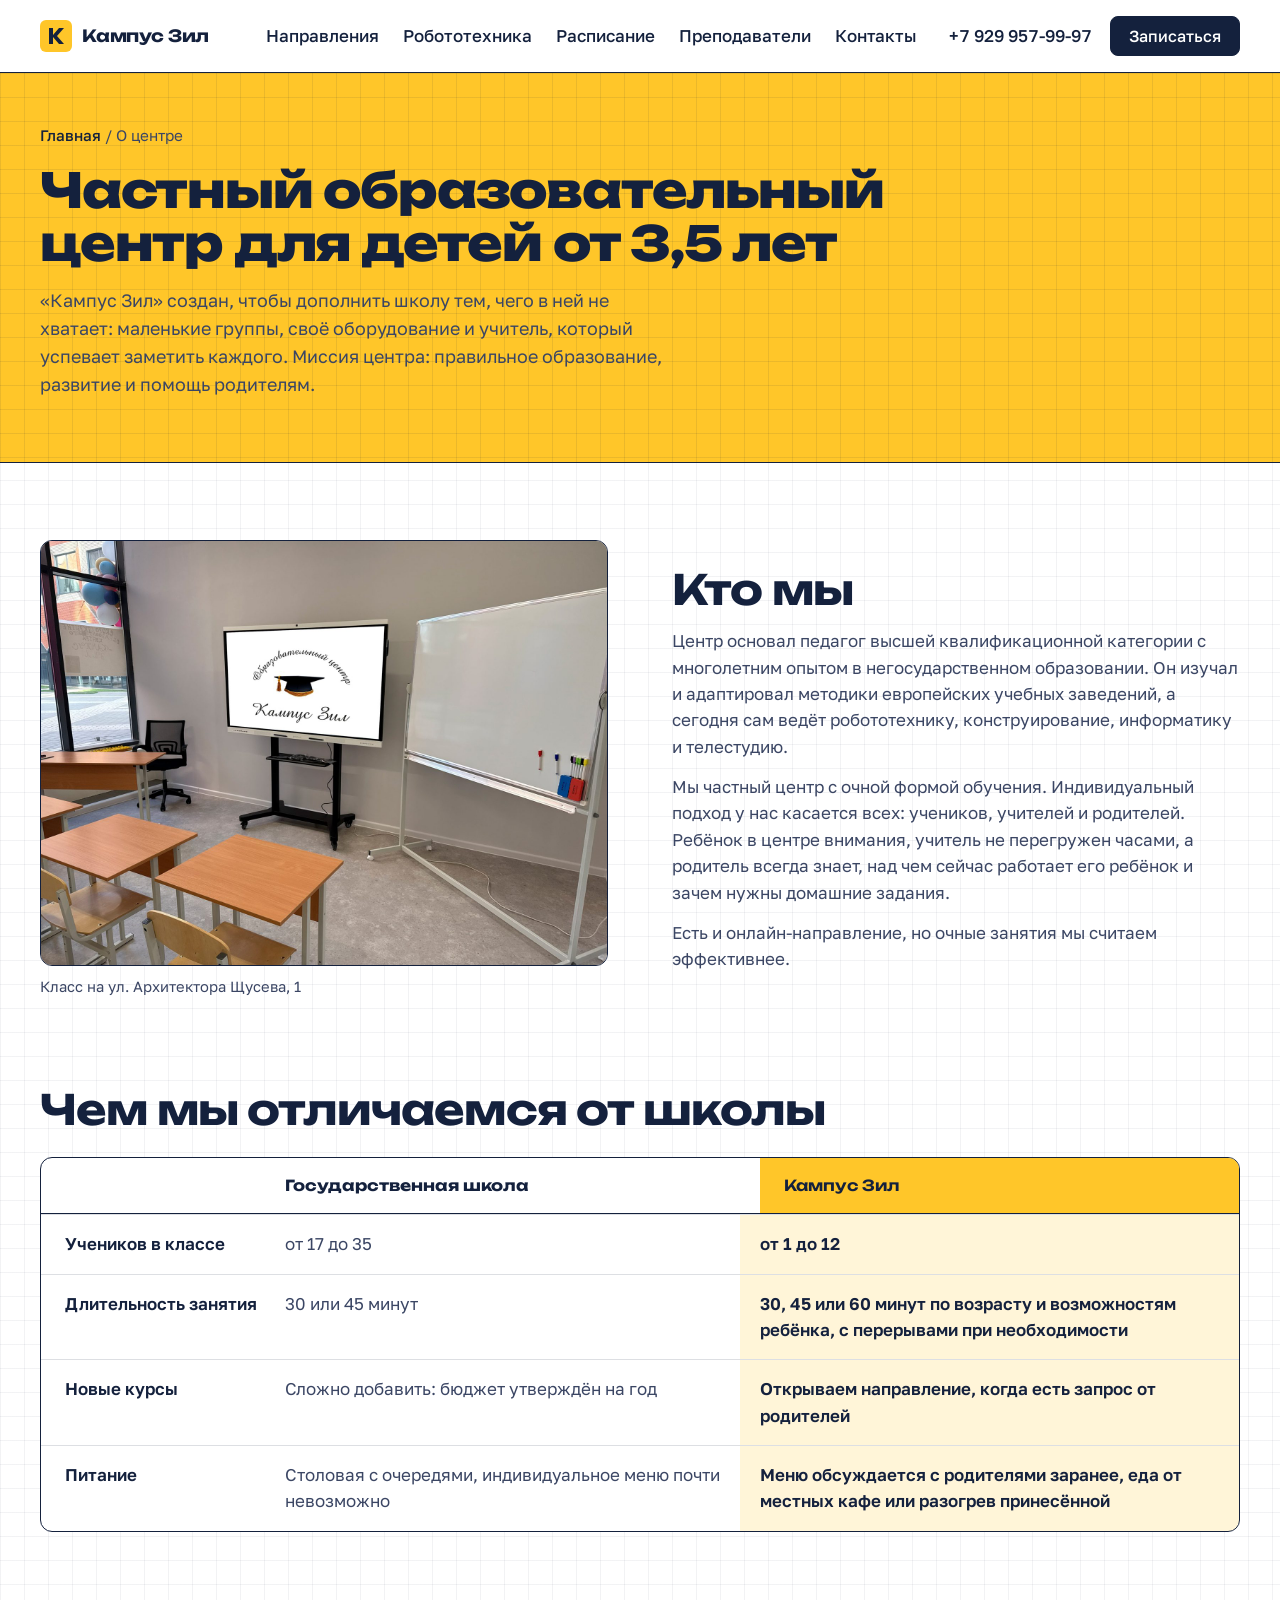
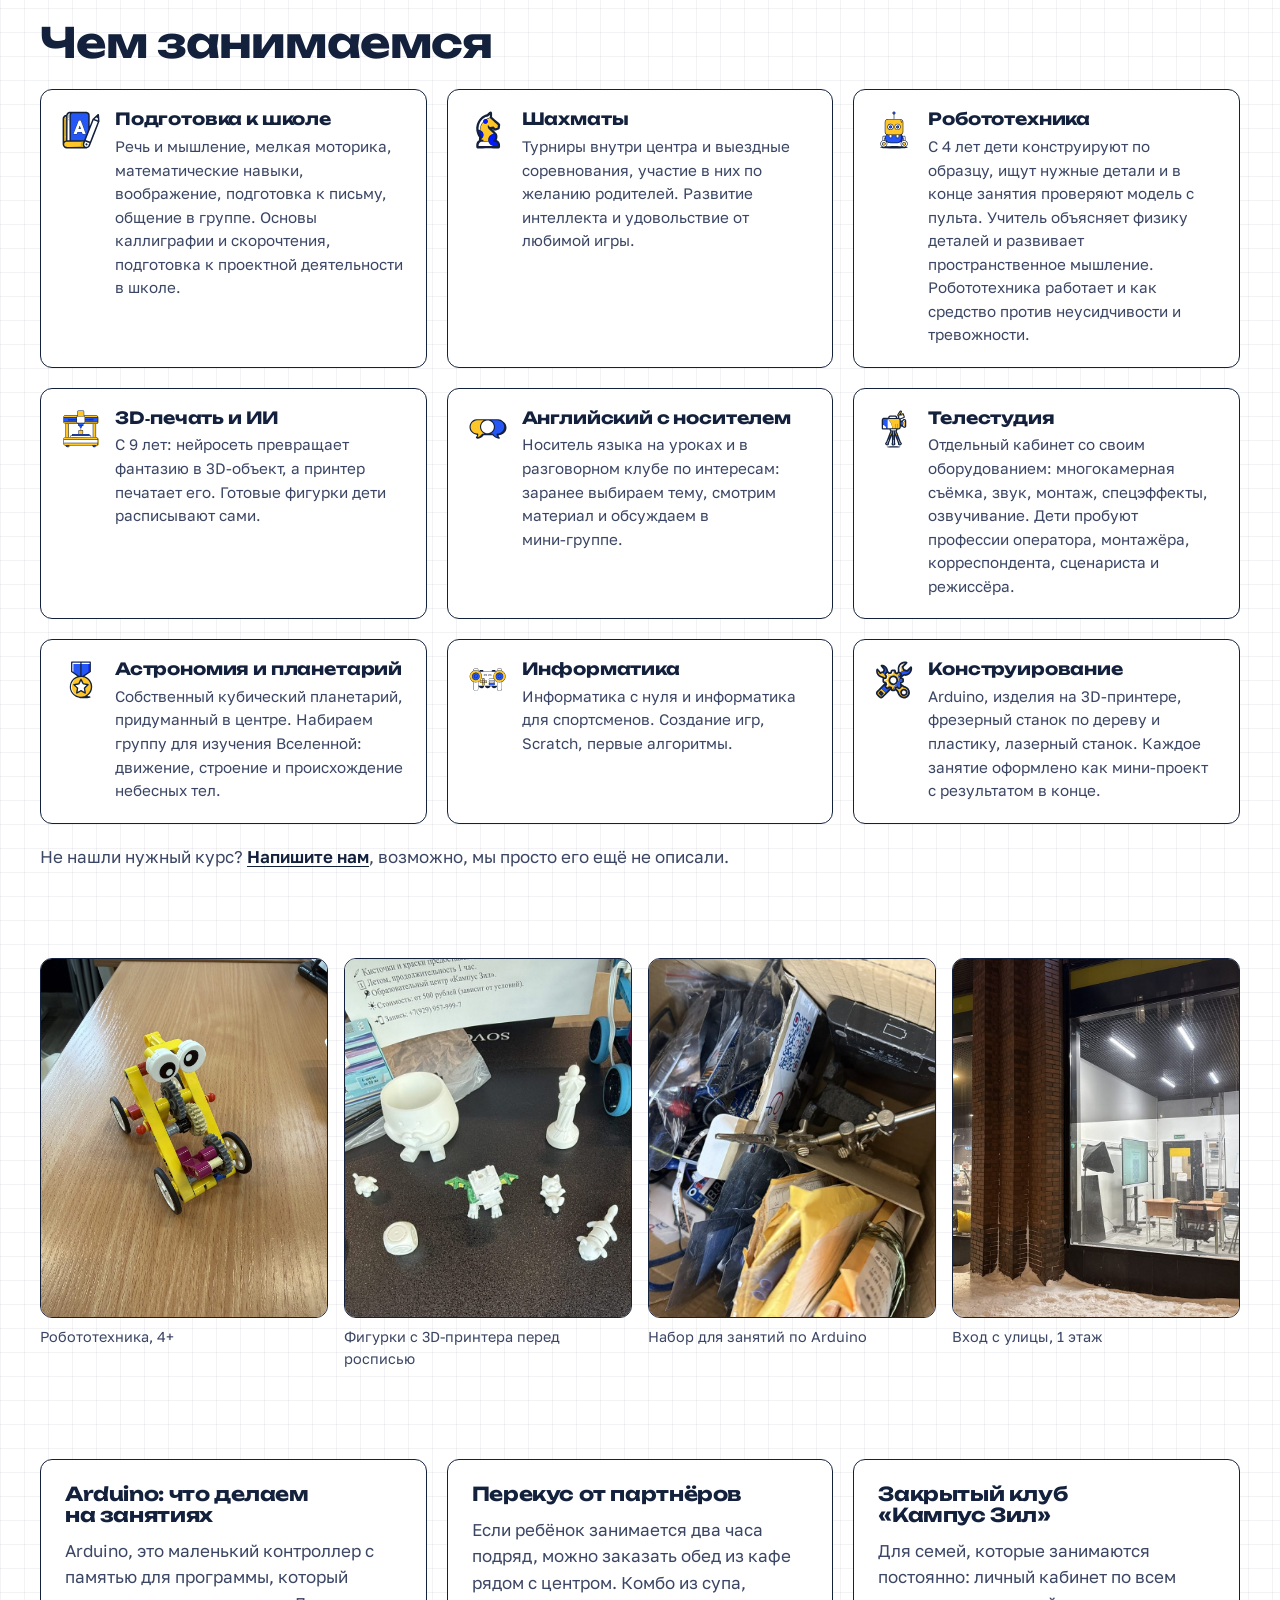
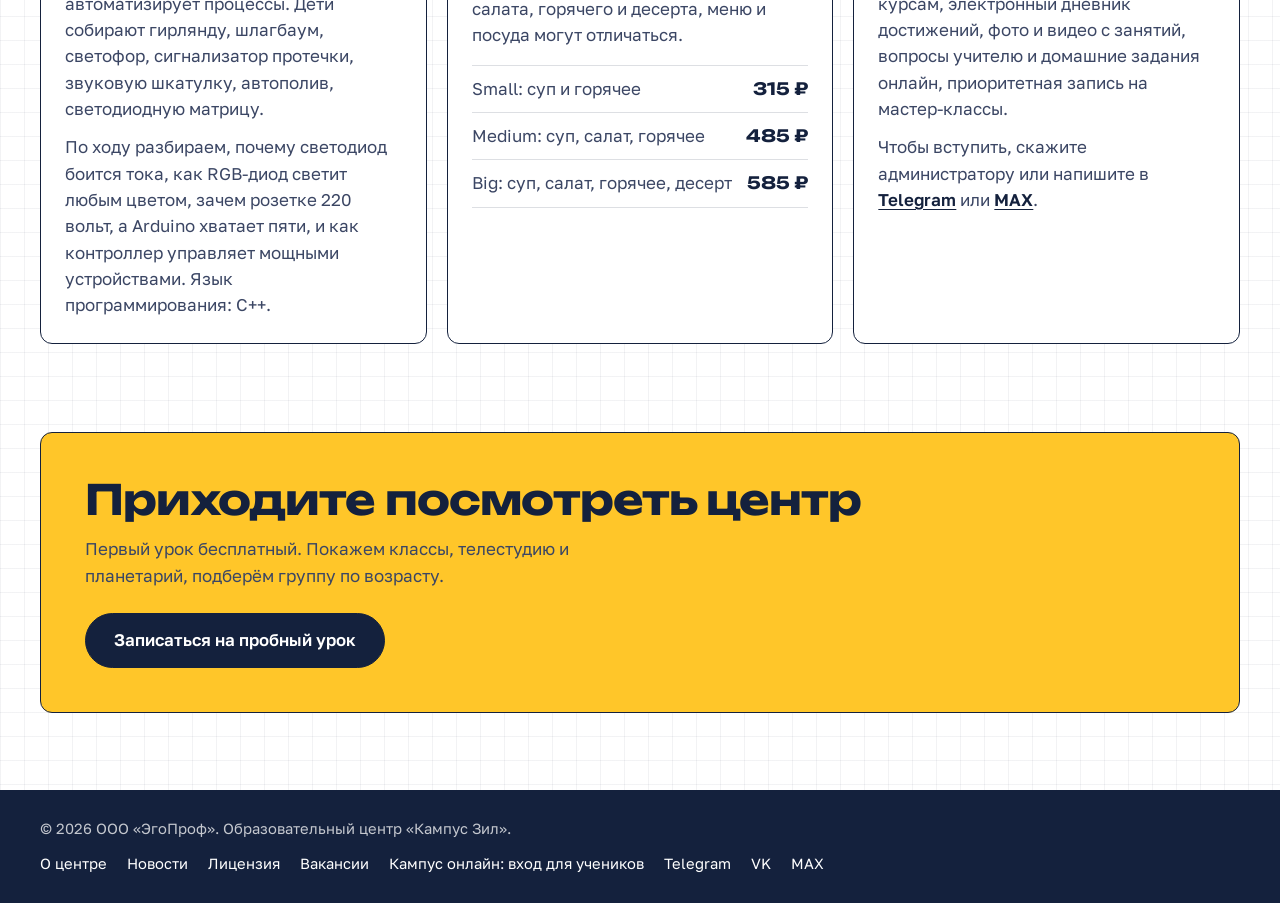
==== commit df28f800: "Add News section news.html renders 25 posts migrated from the old site's blog (2025-08 to 2026-07) f" ====
--- a/about.html
+++ b/about.html
@@ -157,6 +157,7 @@
     <p>© <span data-year></span> ООО «ЭгоПроф». Образовательный центр «Кампус Зил».</p>
     <nav aria-label="Дополнительно">
       <a href="about.html">О центре</a>
+      <a href="news.html">Новости</a>
       <a href="licence.html">Лицензия</a>
       <a href="vacancies.html">Вакансии</a>
       <a href="https://school.egoprof.com/?redirect=0" target="_blank" rel="noopener">Кампус онлайн: вход для учеников</a>
--- a/css/style.css
+++ b/css/style.css
@@ -611,3 +611,53 @@
   .compare-row .is-us::before { content: "Кампус Зил: "; position: static; inset: auto; background: none; }
   .about-cta .btn { width: 100%; }
 }
+
+/* ---------- Новости ---------- */
+.news-meta { display: flex; flex-wrap: wrap; align-items: center; gap: 8px 14px; font-size: 0.92rem; color: var(--ink-3); }
+.news-meta time { font-variant-numeric: tabular-nums; }
+.news-tag { display: inline-flex; align-items: center; gap: 6px; padding: 3px 10px 3px 6px; border-radius: 999px; border: 1px solid rgba(20, 33, 61, 0.25); color: var(--ink-2); font-weight: 500; }
+.news-tag img { width: 18px; height: 18px; }
+
+.news-filter { display: flex; flex-wrap: wrap; gap: 4px; padding: 4px; margin-bottom: 32px; border: var(--line) solid var(--ink); border-radius: 16px; background: var(--paper); }
+.news-filter button { font: inherit; font-weight: 600; padding: 8px 14px; border-radius: 999px; border: 0; background: transparent; color: var(--ink); cursor: pointer; }
+.news-filter button:hover { background: rgba(20, 33, 61, 0.06); }
+.news-filter button[aria-selected="true"] { background: var(--zil); }
+
+.news-feed { display: grid; gap: 20px; max-width: 760px; }
+.news-post { background: var(--paper); border: var(--line) solid var(--ink); border-radius: var(--radius); padding: 24px 28px 28px; scroll-margin-top: 90px; }
+.news-post h2 { font-size: 1.35rem; margin-top: 12px; }
+.news-image { margin-top: 18px; border: var(--line) solid var(--ink); border-radius: 10px; width: 100%; max-height: 460px; object-fit: cover; }
+.news-gallery { display: grid; grid-template-columns: repeat(3, minmax(0, 1fr)); gap: 10px; margin-top: 18px; }
+.news-gallery img { aspect-ratio: 3 / 4; object-fit: cover; border: var(--line) solid var(--ink); border-radius: 10px; }
+.news-gallery img:only-child { grid-column: 1 / -1; aspect-ratio: 16 / 9; }
+.news-body { margin-top: 16px; color: var(--ink-2); }
+.news-body p + p, .news-body ul + p, .news-body p + ul { margin-top: 12px; }
+.news-body ul { margin: 0; padding-left: 1.2em; }
+.news-body li + li { margin-top: 4px; }
+.news-author { font-weight: 600; color: var(--ink); }
+.news-link a { color: var(--ink); font-weight: 600; }
+.news-video { margin-top: 18px; }
+.news-video video { width: 100%; border: var(--line) solid var(--ink); border-radius: 10px; background: var(--ink); aspect-ratio: 16 / 9; }
+.news-video span { display: block; margin-top: 6px; font-size: 0.88rem; color: var(--ink-3); }
+.news-empty { color: var(--ink-2); }
+
+.news-home { border-top: var(--line) solid var(--ink); }
+.news-home-head { display: flex; align-items: center; justify-content: space-between; gap: 16px; max-width: none; }
+.news-cards { display: grid; grid-template-columns: repeat(3, minmax(0, 1fr)); gap: 20px; }
+.news-card { display: flex; flex-direction: column; background: var(--paper); border: var(--line) solid var(--ink); border-radius: var(--radius); overflow: hidden; text-decoration: none; color: var(--ink); transition: transform var(--t-fast) var(--ease-out); }
+.news-card:hover { transform: translateY(-2px); color: var(--ink); }
+.news-card-img { width: 100%; aspect-ratio: 16 / 10; object-fit: cover; border-bottom: var(--line) solid var(--ink); }
+.news-card-icon { aspect-ratio: 16 / 10; display: grid; place-items: center; background: var(--zil); border-bottom: var(--line) solid var(--ink); }
+.news-card-icon img { width: 56px; height: 56px; }
+.news-card-body { padding: 18px 20px 22px; display: flex; flex-direction: column; gap: 10px; }
+.news-card h3 { font-size: 1.1rem; }
+.news-card p { color: var(--ink-2); font-size: 0.95rem; }
+
+@media (max-width: 1080px) { .news-cards { grid-template-columns: repeat(2, minmax(0, 1fr)); } .news-cards .news-card:nth-child(3) { display: none; } }
+@media (max-width: 600px) {
+  .news-cards { grid-template-columns: 1fr; }
+  .news-cards .news-card:nth-child(3) { display: flex; }
+  .news-home-head { flex-direction: column; align-items: flex-start; }
+  .news-post { padding: 18px 18px 22px; }
+  .news-gallery { grid-template-columns: repeat(3, minmax(0, 1fr)); gap: 6px; }
+}
